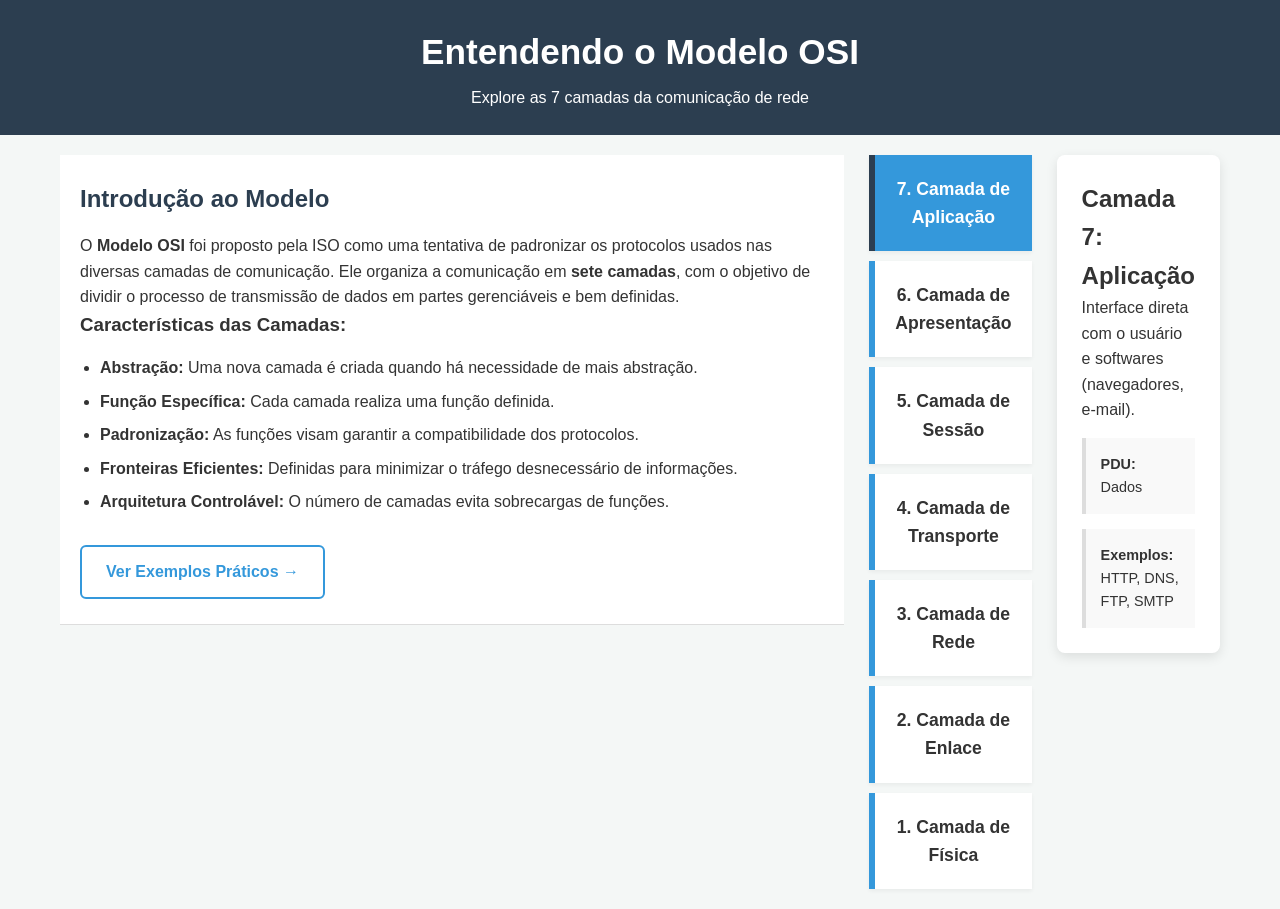
==== index.html @ d20377aa "Initial commit" ====
<!DOCTYPE html>
<html lang="pt-br">
<head>
    <meta charset="UTF-8">
    <meta name="viewport" content="width=device-width, initial-scale=1.0">
    <title>Guia Modelo OSI - Interativo</title>
    <link rel="stylesheet" href="assets/css/style.css">
</head>
<body>

    <header>
        <h1>Entendendo o Modelo OSI</h1>
        <p>Explore as 7 camadas da comunicação de rede</p>
    </header>

    <main class="container">
        

        <section class="intro-section">
        <div class="intro-container">
            <h2>Introdução ao Modelo</h2>
            <p>O <strong>Modelo OSI</strong> foi proposto pela ISO como uma tentativa de padronizar os protocolos usados nas diversas camadas de comunicação. Ele organiza a comunicação em <strong>sete camadas</strong>, com o objetivo de dividir o processo de transmissão de dados em partes gerenciáveis e bem definidas.</p>
            
            <h3>Características das Camadas:</h3>
            <ul>
                <li><strong>Abstração:</strong> Uma nova camada é criada quando há necessidade de mais abstração.</li>
                <li><strong>Função Específica:</strong> Cada camada realiza uma função definida.</li>
                <li><strong>Padronização:</strong> As funções visam garantir a compatibilidade dos protocolos.</li>
                <li><strong>Fronteiras Eficientes:</strong> Definidas para minimizar o tráfego desnecessário de informações.</li>
                <li><strong>Arquitetura Controlável:</strong> O número de camadas evita sobrecargas de funções.</li>
            </ul>
            <a href="exemplos.html" class="nav-link">Ver Exemplos Práticos →</a>
        </div>
    </section>
    
    <section class="osi-stack" id="osi-stack">
            </section>

        <section class="details-panel" id="details-panel">
            <div id="placeholder-text"></div>
            <div id="content-display" class="hidden">
                <h2 id="layer-title"></h2>
                <p id="layer-description"></p>
                <div class="info-box">
                    <strong>PDU:</strong> <span id="layer-pdu"></span>
                </div>
                <div class="info-box">
                    <strong>Exemplos:</strong> <span id="layer-examples"></span>
                </div>
            </div>
        </section>
    </main>

    <script src="assets/js/script.js"></script>
</body>
</html>
---- assets/css/style.css ----
/* --- 1. VARIÁVEIS E RESET --- */
:root {
    --primary: #2c3e50;
    --accent: #3498db;
    --bg: #f4f7f6;
    --text: #333;
    --white: #ffffff;
    --shadow: 0 4px 12px rgba(0,0,0,0.1);
}

* {
    box-sizing: border-box;
    margin: 0;
    padding: 0;
}

body {
    font-family: 'Segoe UI', Tahoma, Geneva, Verdana, sans-serif;
    background-color: var(--bg);
    color: var(--text);
    line-height: 1.6;
}

/* --- 2. CABEÇALHO --- */
header {
    background: var(--primary);
    color: var(--white);
    text-align: center;
    padding: 1.5rem 1rem;
    width: 100%;
}

header h1 {
    font-size: 1.5rem;
    margin-bottom: 5px;
}

/* --- 3. INTRODUÇÃO E BOTÕES (GLOBAL - MOBILE FIRST) --- */
.intro-section {
    background: var(--white);
    padding: 25px 20px;
    border-bottom: 1px solid #ddd;
}

.intro-container {
    max-width: 1000px;
    margin: 0 auto;
}

.intro-container h2 {
    color: var(--primary);
    margin-bottom: 15px;
}

.intro-container ul {
    padding-left: 20px;
    margin: 15px 0;
}

.intro-container li {
    margin-bottom: 8px;
}

/* Botões Estilizados para Celular e Desktop */
.nav-link, .back-button {
    display: inline-block;
    margin-top: 15px;
    color: var(--accent);
    font-weight: bold;
    text-decoration: none;
    border: 2px solid var(--accent);
    padding: 12px 24px; /* Área de toque otimizada */
    border-radius: 6px;
    transition: all 0.3s ease;
    text-align: center;
    background: var(--white);
}

.nav-link:hover, .back-button:hover {
    background: var(--accent);
    color: var(--white);
    transform: translateY(-2px);
}

/* --- 4. LAYOUT PRINCIPAL --- */
.container {
    display: flex;
    flex-direction: column; /* Coluna única no celular */
    gap: 25px;
    padding: 20px;
    max-width: 1200px;
    margin: 0 auto;
}

/* Pilha OSI */
.osi-stack {
    display: flex;
    flex-direction: column-reverse;
    gap: 10px;
    width: 100%;
}

.layer-card {
    background: var(--white);
    padding: 15px;
    border-left: 6px solid var(--accent);
    cursor: pointer;
    transition: background 0.3s, transform 0.2s;
    box-shadow: 0 2px 4px rgba(0,0,0,0.05);
    font-weight: bold;
    text-align: center;
}

.layer-card.active {
    background: var(--accent);
    color: var(--white);
    border-left-color: var(--primary);
}

/* Painel de Detalhes */
.details-panel {
    background: var(--white);
    padding: 25px;
    border-radius: 8px;
    box-shadow: var(--shadow);
    min-height: 250px;
}

.hidden { display: none; }

.info-box {
    margin-top: 15px;
    padding: 15px;
    background: #f9f9f9;
    border-left: 4px solid #ddd;
    font-size: 0.9rem;
}

/* Página de Exemplos - Cards específicos */
.exemplo-card {
    background: var(--white);
    padding: 20px;
    border-radius: 8px;
    box-shadow: 0 2px 5px rgba(0,0,0,0.1);
    margin-bottom: 20px;
    border-top: 5px solid var(--accent);
}

.exemplo-card h3 {
    margin-bottom: 10px;
    color: var(--primary);
}

/* --- 5. AJUSTES PARA TELAS GRANDES (DESKTOP) --- */
@media (min-width: 768px) {
    header h1 {
        font-size: 2.2rem;
    }

    .container {
        flex-direction: row; /* Lado a lado */
        align-items: flex-start;
    }

    .osi-stack {
        flex: 1;
    }

    .details-panel {
        flex: 1.5;
        position: sticky; /* Painel segue o scroll */
        top: 20px;
    }

    .layer-card {
        padding: 20px;
        font-size: 1.1rem;
    }
}
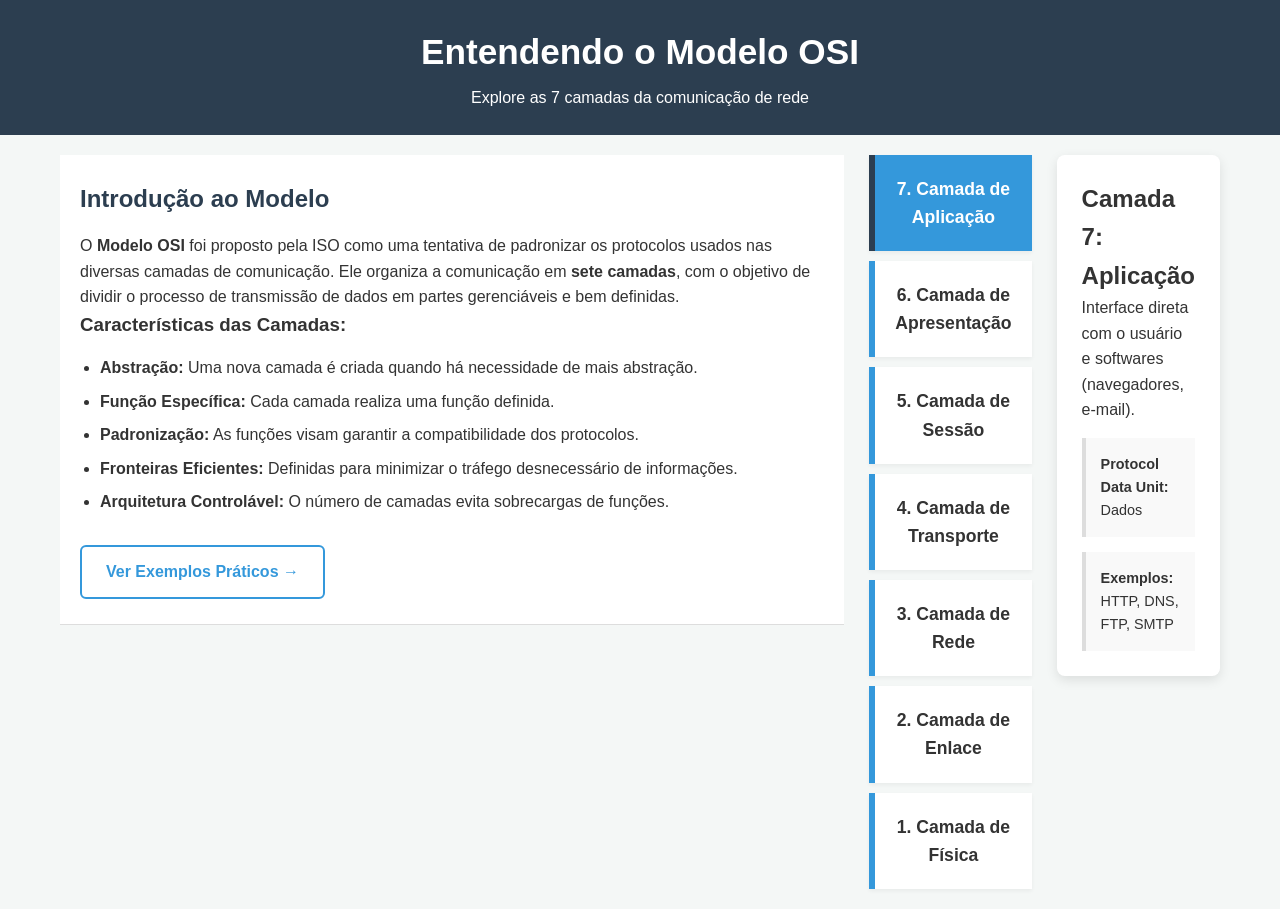
==== commit 8575d83d: "Update stylesheet link in exemplos.html and clarify PDU terminology in index.html" ====
--- a/index.html
+++ b/index.html
@@ -42,7 +42,7 @@
                 <h2 id="layer-title"></h2>
                 <p id="layer-description"></p>
                 <div class="info-box">
-                    <strong>PDU:</strong> <span id="layer-pdu"></span>
+                    <strong>Protocol Data Unit:</strong> <span id="layer-pdu"></span>
                 </div>
                 <div class="info-box">
                     <strong>Exemplos:</strong> <span id="layer-examples"></span>
